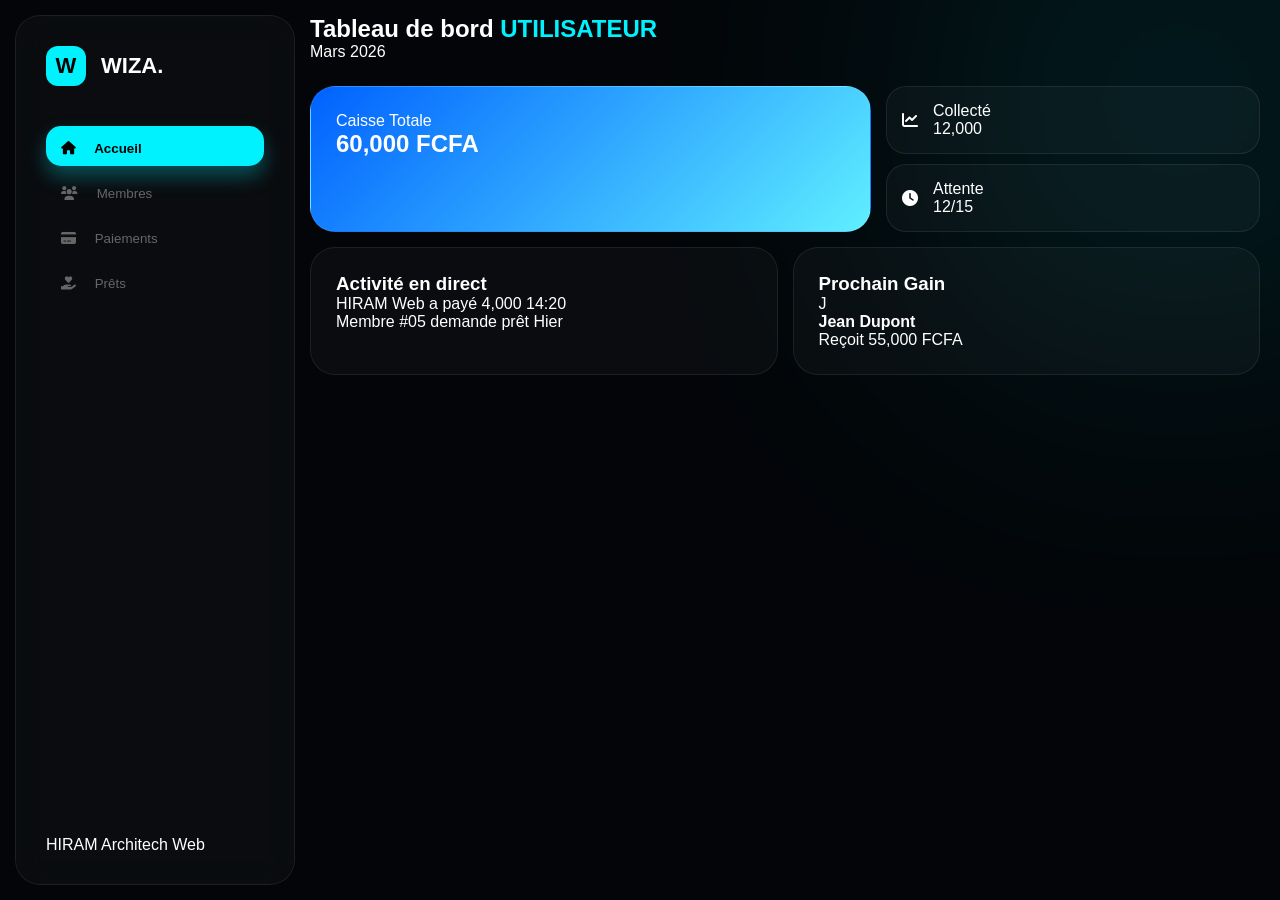
==== index1.html @ f2c62b47 "Add files via upload" ====
<!DOCTYPE html>
<html lang="fr">
<head>
    <meta charset="UTF-8">
    <meta name="viewport" content="width=device-width, initial-scale=1.0">
    <title>Wiza Premium | Tontine Hub</title>
    <link rel="stylesheet" href="style.css">
    <link rel="icon" type="image/png" href="./asset/J.png">
    <link rel="apple-touch-icon" href="./asset/J.png">
    <link rel="stylesheet" href="https://cdnjs.cloudflare.com/ajax/libs/font-awesome/6.0.0/css/all.min.css">
</head>
<body>
    <div class="blob-bg"></div>

    <div class="app-shell">
        <aside class="sidebar">
            <div class="brand">
                <div class="brand-icon">W</div>
                <span>WIZA.</span>
            </div>
            <nav class="nav-links">
                <button class="nav-btn active" onclick="showSection('home')"><i class="fa-solid fa-house"></i> Accueil</button>
                <button class="nav-btn" onclick="showSection('members')"><i class="fa-solid fa-users"></i> Membres</button>
                <button class="nav-btn" onclick="showSection('pay')"><i class="fa-solid fa-credit-card"></i> Paiements</button>
                <button class="nav-btn" onclick="showSection('loan')"><i class="fa-solid fa-hand-holding-heart"></i> Prêts</button>
            </nav>
            <div class="sidebar-footer">HIRAM Architech Web</div>
        </aside>

        <main class="content">
            
            <section id="home" class="page active">
                <div class="header-main">
                    <h1>Tableau de bord <span>UTILISATEUR</span></h1>
                    <div class="date-now">Mars 2026</div>
                </div>

                <div class="stats-row">
                    <div class="card card-gradient">
                        <span class="label">Caisse Totale</span>
                        <h2 class="amount">60,000 <span>FCFA</span></h2>
                        <div class="progress-bar"><div class="fill" style="width: 80%;"></div></div>
                    </div>
                    <div class="mini-stats">
                        <div class="card-mini"><i class="fa-solid fa-chart-line"></i> <div><span>Collecté</span><p>12,000</p></div></div>
                        <div class="card-mini"><i class="fa-solid fa-clock"></i> <div><span>Attente</span><p>12/15</p></div></div>
                    </div>
                </div>

                <div class="double-grid">
                    <div class="card glass">
                        <h3>Activité en direct</h3>
                        <div class="log-item"><div class="dot green"></div><p>HIRAM Web a payé 4,000 <span>14:20</span></p></div>
                        <div class="log-item"><div class="dot orange"></div><p>Membre #05 demande prêt <span>Hier</span></p></div>
                    </div>
                    <div class="card glass next-gain">
                        <h3>Prochain Gain</h3>
                        <div class="user-chip">
                            <div class="avatar">J</div>
                            <div><strong>Jean Dupont</strong><p>Reçoit 55,000 FCFA</p></div>
                        </div>
                    </div>
                </div>
            </section>

            <section id="members" class="page">
                <div class="header-main"><h1>Nos <span>15 Membres</span></h1></div>
                <div class="members-grid" id="members-list">
                    </div>
            </section>

            <section id="pay" class="page">
                <div class="header-main"><h1>Mode de dépôt</h1></div>
                <div class="pay-grid">
                    <div class="pay-btn mtn" onclick="initiatePay('MTN')">
                        <i class="fa-solid fa-phone"></i>
                        <h2>MTN Money</h2>
                        <p><br>NUM: <b> 068424624</b>  </p>
                    </div>
                    <div class="pay-btn airtel" onclick="initiatePay('Airtel')">
                        <i class="fa-solid fa-mobile-screen"></i>
                        <h2>Airtel Money</h2>
                        <p>Composer <b>*128#</b></p>
                    </div>
                </div>
            </section>
            <!-- je dois relier cette section a fromspre et aussi quand on click sur envoyer le message par et se tout redeviens nouveau -->

            <section id="loan" class="page">
                <div class="header-main"><h1>Besoin d'aide ?</h1></div>
                <div class="card glass loan-container">
                    <h2>Demander une avance</h2>
                    <textarea id="loanTxt" placeholder="Expliquez votre situation..."></textarea>
                    <button class="btn-main" onclick="sendLoan()">Envoyer la demande</button>
                </div>
            </section>

        </main>
    </div>

    <script src="script.js"></script>
</body>
</html>
---- style.css ----
:root {
    --accent: #00f2fe;
    --bg: #030508;
    --glass: rgba(255, 255, 255, 0.03);
    --border: rgba(255, 255, 255, 0.08);
}

* { margin: 0; padding: 0; box-sizing: border-box; font-family: 'Segoe UI', sans-serif; }
body { background: var(--bg); color: white; height: 100vh; overflow: hidden; }

/* Blob décoratif */
.blob-bg { position: absolute; top: -100px; right: -100px; width: 400px; height: 400px; background: #00f2fe; filter: blur(150px); opacity: 0.15; z-index: -1; }

.app-shell { display: flex; height: 100vh; padding: 15px; gap: 15px; }

/* SIDEBAR GLASSMorphism */
.sidebar { width: 280px; background: var(--glass); backdrop-filter: blur(20px); border: 1px solid var(--border); border-radius: 25px; padding: 30px; display: flex; flex-direction: column; }
.brand { display: flex; align-items: center; gap: 15px; font-size: 22px; font-weight: 900; margin-bottom: 40px; }
.brand-icon { width: 40px; height: 40px; background: var(--accent); color: #000; display: flex; align-items: center; justify-content: center; border-radius: 12px; }
.nav-links { flex-grow: 1; }
.nav-btn { width: 100%; padding: 15px; background: none; border: none; color: #666; text-align: left; cursor: pointer; border-radius: 15px; transition: 0.3s; margin-bottom: 5px; }
.nav-btn i { margin-right: 15px; }
.nav-btn.active { background: var(--accent); color: #000; font-weight: bold; box-shadow: 0 10px 20px rgba(0,242,254,0.3); }

/* CONTENT AREA */
.content { flex-grow: 1; overflow-y: auto; padding-right: 5px; }
.page { display: none; }
.page.active { display: block; animation: fadeInUp 0.4s ease; }

.header-main { margin-bottom: 25px; }
.header-main h1 span { color: var(--accent); }

/* CARDS */
.card { background: var(--glass); border: 1px solid var(--border); border-radius: 25px; padding: 25px; }
.card-gradient { background: linear-gradient(135deg, #0061ff, #60efff); color: white; }
.stats-row { display: grid; grid-template-columns: 1.5fr 1fr; gap: 15px; margin-bottom: 15px; }
.mini-stats { display: flex; flex-direction: column; gap: 10px; }
.card-mini { background: var(--glass); border: 1px solid var(--border); padding: 15px; border-radius: 20px; display: flex; align-items: center; gap: 15px; }

.double-grid { display: grid; grid-template-columns: 1fr 1fr; gap: 15px; }

/* MEMBERS GRID */
.members-grid { display: grid; grid-template-columns: repeat(auto-fill, minmax(250px, 1fr)); gap: 15px; }
.member-item { background: var(--glass); border: 1px solid var(--border); padding: 20px; border-radius: 20px; text-align: center; }
.member-item strong { display: block; margin: 10px 0; }
.status-pill { padding: 5px 10px; border-radius: 10px; font-size: 11px; font-weight: bold; }
.paid { background: rgba(0, 255, 127, 0.1); color: #00ff7f; }
.wait { background: rgba(255, 69, 58, 0.1); color: #ff453a; }

/* PAYMENTS */
.pay-grid { display: grid; grid-template-columns: 1fr 1fr; gap: 20px; }
.pay-btn { padding: 40px; border-radius: 25px; text-align: center; cursor: pointer; transition: 0.3s; }
.mtn { background: #ffcc00; color: #000; }
.airtel { background: #ed1c24; color: #fff; }

/* ce que j'ai ajouter  */
textarea{width: 80%; height: 100px; border-radius: 22px; text-align: center;}
button{width: 30%; height: 40px; background: #00f2fe; border-radius: 22px;}

/* RESPONSIVE MOBILE */
@media (max-width: 850px) {
    .app-shell { flex-direction: column; padding: 10px; }
    .sidebar { width: 100%; height: 70px; position: fixed; bottom: 10px; left: 10px; width: calc(100% - 20px); z-index: 100; flex-direction: row; padding: 10px; }
    .nav-links { display: flex; width: 100%; justify-content: space-around; }
    .brand, .sidebar-footer { display: none; }
    .stats-row, .double-grid, .pay-grid { grid-template-columns: 1fr; }
    .content { padding-bottom: 100px; }
}

@keyframes fadeInUp { from { opacity: 0; transform: translateY(20px); } to { opacity: 1; transform: translateY(0); } }
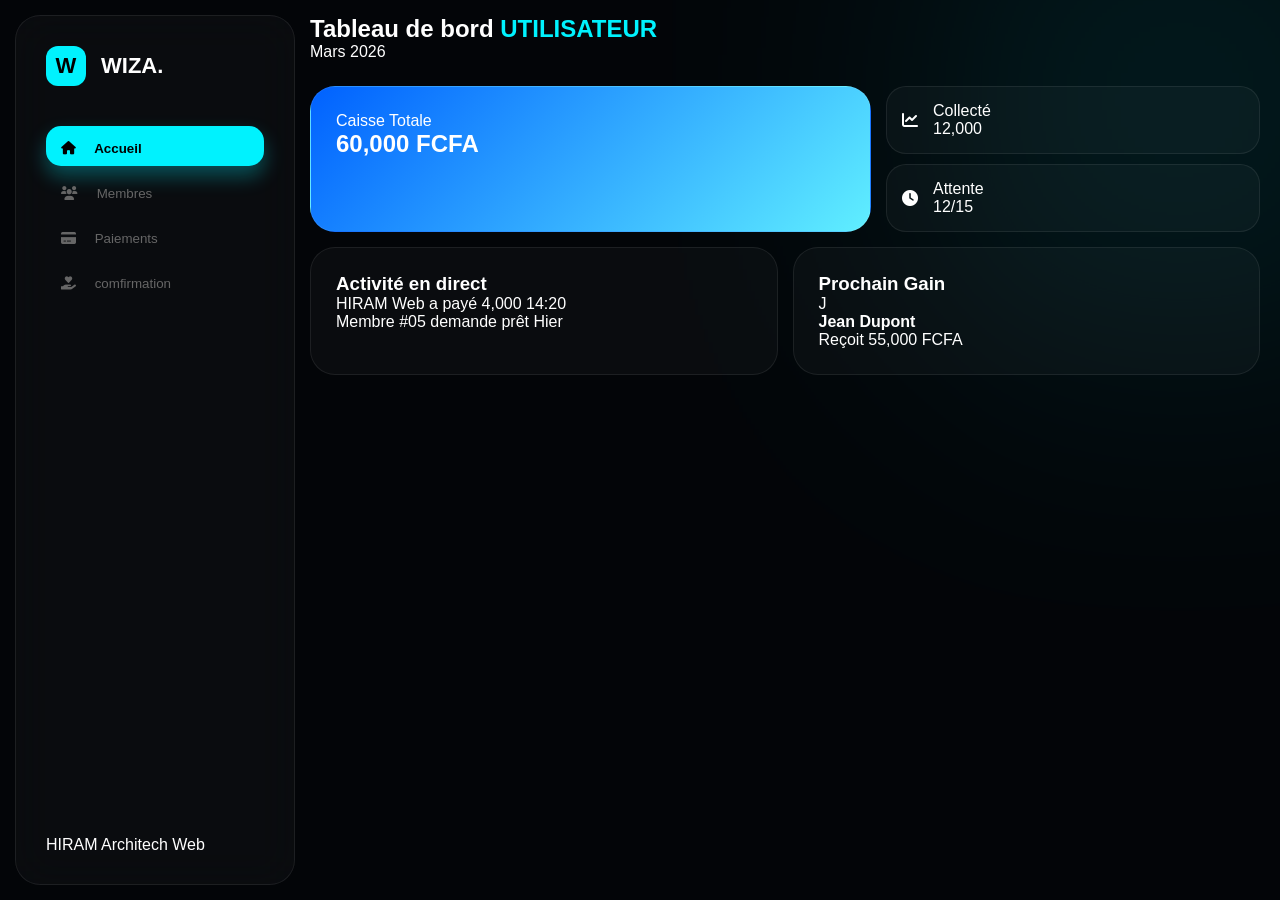
==== commit c83c089b: "Add files via upload" ====
--- a/index1.html
+++ b/index1.html
@@ -2,7 +2,7 @@
 <html lang="fr">
 <head>
     <meta charset="UTF-8">
-    <meta name="viewport" content="width=device-width, initial-scale=1.0">
+    <meta name="viewport" content="width=device-width, initial-scale=1.0, maximum-scale=1.0, user-scalable=no">
     <title>Wiza Premium | Tontine Hub</title>
     <link rel="stylesheet" href="style.css">
     <link rel="icon" type="image/png" href="./asset/J.png">
@@ -22,7 +22,7 @@
                 <button class="nav-btn active" onclick="showSection('home')"><i class="fa-solid fa-house"></i> Accueil</button>
                 <button class="nav-btn" onclick="showSection('members')"><i class="fa-solid fa-users"></i> Membres</button>
                 <button class="nav-btn" onclick="showSection('pay')"><i class="fa-solid fa-credit-card"></i> Paiements</button>
-                <button class="nav-btn" onclick="showSection('loan')"><i class="fa-solid fa-hand-holding-heart"></i> Prêts</button>
+                <button class="nav-btn" onclick="showSection('loan')"><i class="fa-solid fa-hand-holding-heart"></i> comfirmation</button>
             </nav>
             <div class="sidebar-footer">HIRAM Architech Web</div>
         </aside>
@@ -75,7 +75,7 @@
                     <div class="pay-btn mtn" onclick="initiatePay('MTN')">
                         <i class="fa-solid fa-phone"></i>
                         <h2>MTN Money</h2>
-                        <p><br>NUM: <b> 068424624</b>  </p>
+                        <p><br>NUM: <b style="color: black; text-decoration: none;"> 068424624</b>  </p>
                     </div>
                     <div class="pay-btn airtel" onclick="initiatePay('Airtel')">
                         <i class="fa-solid fa-mobile-screen"></i>
@@ -86,14 +86,43 @@
             </section>
             <!-- je dois relier cette section a fromspre et aussi quand on click sur envoyer le message par et se tout redeviens nouveau -->
 
-            <section id="loan" class="page">
-                <div class="header-main"><h1>Besoin d'aide ?</h1></div>
-                <div class="card glass loan-container">
-                    <h2>Demander une avance</h2>
-                    <textarea id="loanTxt" placeholder="Expliquez votre situation..."></textarea>
-                    <button class="btn-main" onclick="sendLoan()">Envoyer la demande</button>
-                </div>
-            </section>
+<section id="loan" class="page">
+    <div class="header-main"><h1>Espace Financier</h1></div>
+    
+    <div class="loan-container-mobile">
+        <div class="tabs-switcher">
+            <div id="tab-active-bg" class="tab-bg-indicator"></div>
+            <button type="button" class="tab-item active" onclick="switchWizaForm('payment', this)">Paiement</button>
+            <button type="button" class="tab-item" onclick="switchWizaForm('loan', this)">Prêt</button>
+        </div>
+
+        <form id="payment-form" class="transaction-form" action="https://api.web3forms.com/submit" method="POST">
+            <input type="hidden" name="access_key" value="8ced0072-2b9f-4238-b474-663de19e1aac">
+            <input type="hidden" name="subject" value="Nouveau Paiement Wiza">
+            
+            <div class="mobile-input-group">
+                <label>ID de Transaction</label>
+                <input type="text" name="transaction_id" placeholder="Ex: PP230105..." required>
+            </div>
+            <div class="mobile-input-group">
+                <label>Date du dépôt</label>
+                <input type="date" name="date_paiement" required>
+            </div>
+            <button type="submit" class="btn-confirm">Confirmer le versement</button>
+        </form>
+
+        <form id="loan-form" class="transaction-form" action="https://api.web3forms.com/submit" method="POST" style="display: none;">
+            <input type="hidden" name="access_key" value="8ced0072-2b9f-4238-b474-663de19e1aac">
+            <input type="hidden" name="subject" value="Demande de Prêt Wiza">
+            
+            <div class="mobile-input-group">
+                <label>Votre demande</label>
+                <textarea name="message_pret" placeholder="Montant et raison du prêt..." required></textarea>
+            </div>
+            <button type="submit" class="btn-confirm">Envoyer ma demande</button>
+        </form>
+    </div>
+</section>
 
         </main>
     </div>
--- a/style.css
+++ b/style.css
@@ -57,6 +57,143 @@
 textarea{width: 80%; height: 100px; border-radius: 22px; text-align: center;}
 button{width: 30%; height: 40px; background: #00f2fe; border-radius: 22px;}
 
+
+/* Container de la section */
+.loan-container-mobile {
+    margin: 15px;
+    padding: 20px;
+    background: rgba(255, 255, 255, 0.05);
+    backdrop-filter: blur(20px);
+    -webkit-backdrop-filter: blur(20px);
+    border: 1px solid rgba(255, 255, 255, 0.1);
+    border-radius: 30px;
+    box-shadow: 0 15px 35px rgba(0, 0, 0, 0.2);
+}
+
+/* Switcher d'onglets ultra-pro */
+.tabs-switcher {
+    position: relative;
+    display: flex;
+    background: rgba(0, 0, 0, 0.3);
+    border-radius: 15px;
+    padding: 4px;
+    margin-bottom: 25px;
+}
+
+.tab-item {
+    flex: 1;
+    position: relative;
+    z-index: 2;
+    background: none;
+    border: none;
+    color: white;
+    padding: 12px;
+    font-weight: 600;
+    font-size: 14px;
+    cursor: pointer;
+    transition: 0.3s;
+}
+
+.tab-bg-indicator {
+    position: absolute;
+    height: calc(100% - 8px);
+    width: calc(50% - 4px);
+    background: linear-gradient(135deg, #00d2ff, #3a7bd5);
+    border-radius: 12px;
+    top: 4px;
+    left: 4px;
+    transition: transform 0.3s cubic-bezier(0.4, 0, 0.2, 1);
+    z-index: 1;
+}
+
+/* Formulaires et Inputs */
+.mobile-input-group {
+    margin-bottom: 20px;
+}
+
+.mobile-input-group label {
+    display: block;
+    color: #00d2ff;
+    font-size: 12px;
+    margin-bottom: 8px;
+    margin-left: 5px;
+    text-transform: uppercase;
+    letter-spacing: 1px;
+}
+
+.mobile-input-group input, 
+.mobile-input-group textarea {
+    width: 100%;
+    background: rgba(255, 255, 255, 0.07);
+    border: 1px solid rgba(255, 255, 255, 0.1);
+    border-radius: 15px;
+    padding: 15px;
+    color: white;
+    font-size: 16px !important; /* IMPORTANT : Empêche le zoom sur iPhone */
+}
+
+.btn-confirm {
+    width: 100%;
+    background: linear-gradient(135deg, #00d2ff, #3a7bd5);
+    border: none;
+    padding: 18px;
+    border-radius: 15px;
+    color: white;
+    font-weight: bold;
+    font-size: 16px;
+    box-shadow: 0 10px 20px rgba(0, 210, 255, 0.3);
+}
+
+
+
+
+.members-grid {
+display: grid;
+grid-template-columns: repeat(2, 1fr);
+gap: 15px;
+padding: 15px;
+}
+
+/* Carte de membre Glassmorphism */
+.member-card {
+background: rgba(255, 255, 255, 0.03);
+backdrop-filter: blur(15px);
+-webkit-backdrop-filter: blur(15px);
+border: 1px solid rgba(255, 255, 255, 0.1);
+border-radius: 20px;
+padding: 20px;
+text-align: center;
+}
+
+/* Rond de profil avec dégradé Wiza */
+.member-avatar {
+width: 60px;
+height: 60px;
+background: linear-gradient(135deg, #00d2ff, #3a7bd5);
+border-radius: 50%;
+margin: 0 auto 12px;
+display: flex;
+align-items: center;
+justify-content: center;
+color: white;
+font-size: 24px;
+}
+
+.member-name {
+color: white;
+font-size: 14px;
+font-weight: bold;
+}
+
+.member-status {
+font-size: 11px;
+color: #00ff88;
+background: rgba(0, 255, 136, 0.1);
+padding: 3px 10px;
+border-radius: 20px;
+display: inline-block;
+}
+
 /* RESPONSIVE MOBILE */
 @media (max-width: 850px) {
     .app-shell { flex-direction: column; padding: 10px; }
